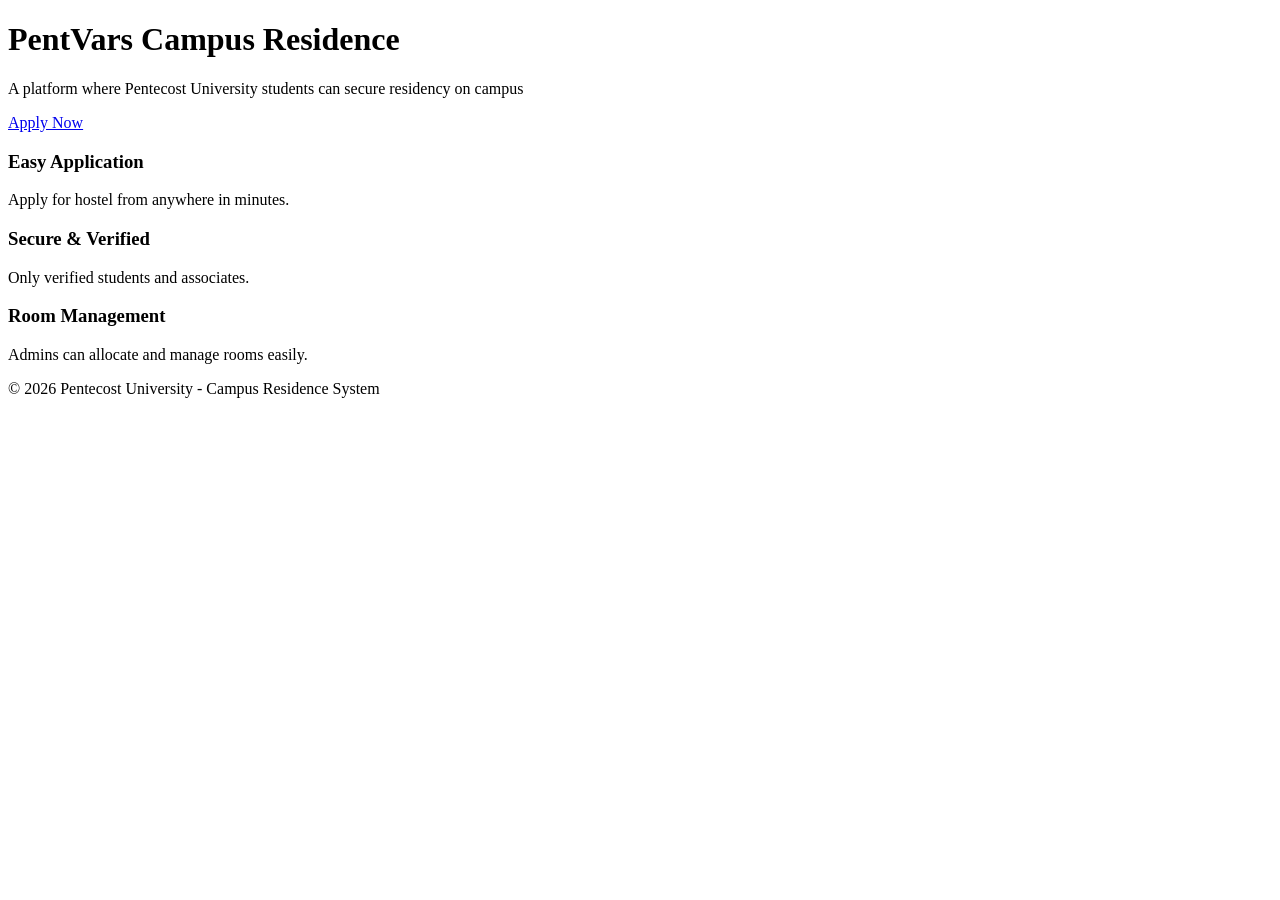
==== index.html @ a6c09e7c "Add initial HTML structure for campus residence site" ====
<!DOCTYPE html>
<html lang="en">
<head>
  <meta charset="UTF-8" />
  <meta name="viewport" content="width=device-width, initial-scale=1.0" />
  <title>PentVars Campus Residence</title>
  <link rel="stylesheet" href="style.css" />
</head>
<body>
  <header>
    <h1>PentVars Campus Residence</h1>
    <p>A platform where Pentecost University students can secure residency on campus</p>
    <a href="#" class="btn">Apply Now</a>
  </header>

  <section class="features">
    <div class="card">
      <h3>Easy Application</h3>
      <p>Apply for hostel from anywhere in minutes.</p>
    </div>
    <div class="card">
      <h3>Secure & Verified</h3>
      <p>Only verified students and associates.</p>
    </div>
    <div class="card">
      <h3>Room Management</h3>
      <p>Admins can allocate and manage rooms easily.</p>
    </div>
  </section>

  <footer>
    <p>© 2026 Pentecost University - Campus Residence System</p>
  </footer>
</body>
</html>
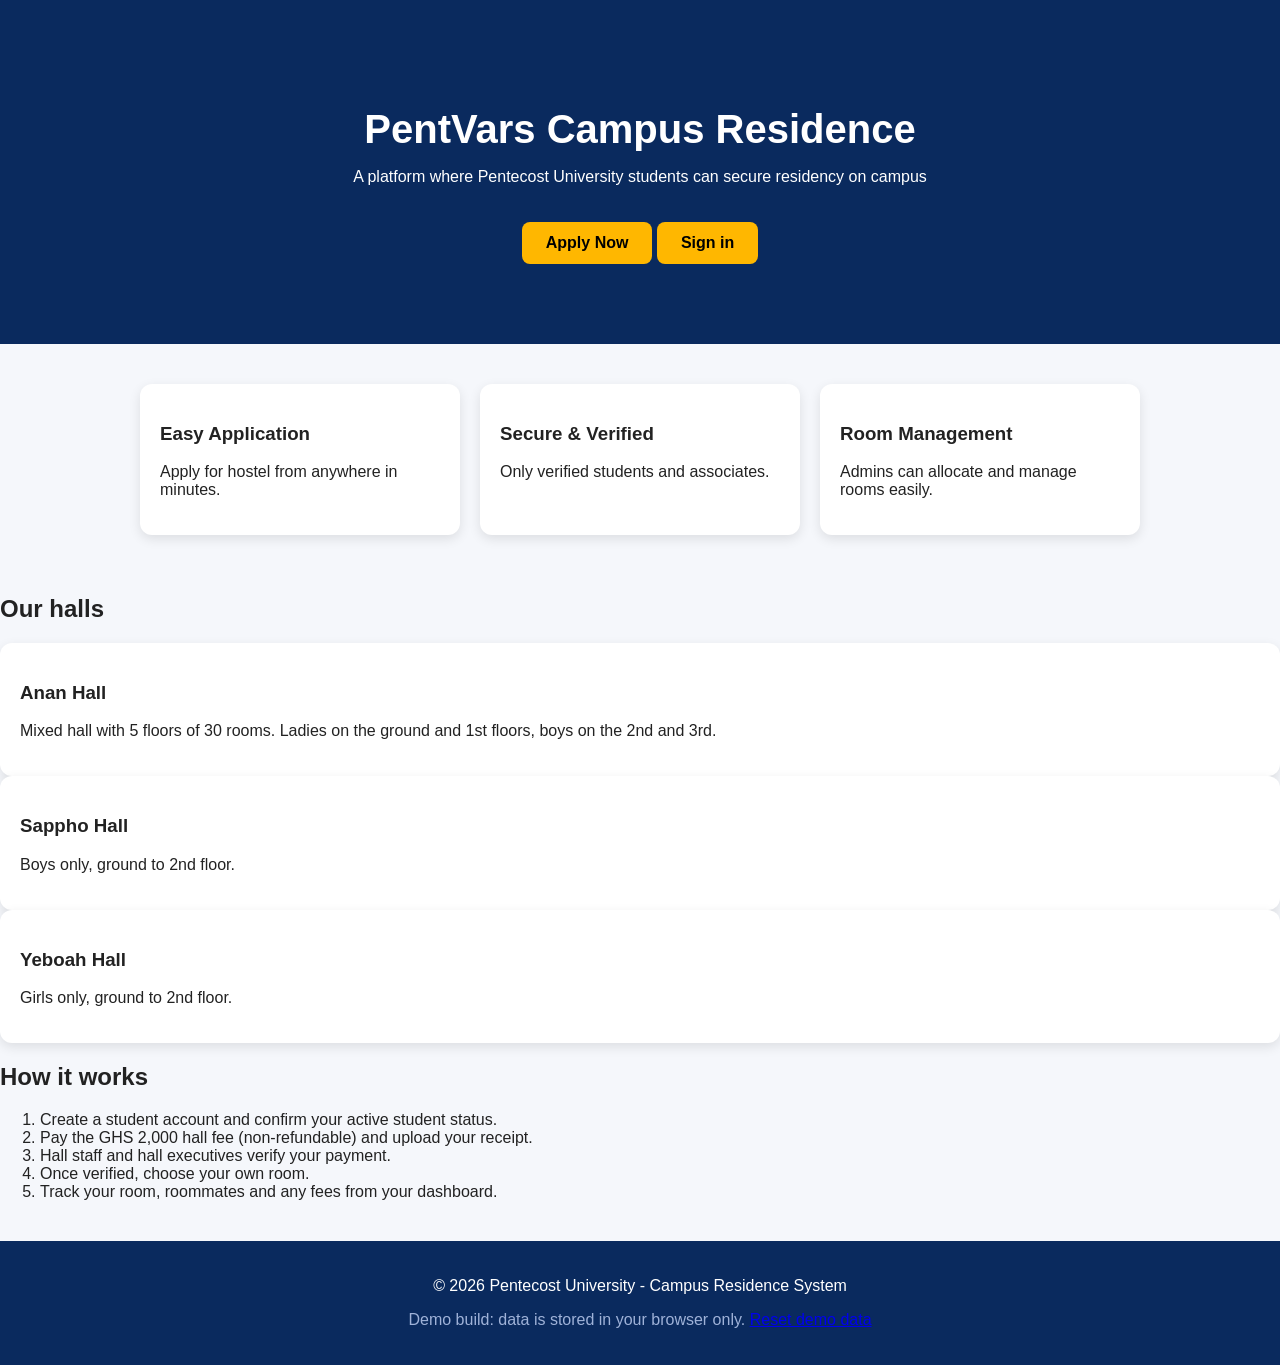
==== commit 984f7e9d: "Rename index to index.html" ====
--- a/index.html
+++ b/index.html
@@ -4,13 +4,19 @@
   <meta charset="UTF-8" />
   <meta name="viewport" content="width=device-width, initial-scale=1.0" />
   <title>PentVars Campus Residence</title>
+  <link rel="icon" href="data:image/svg+xml,%3Csvg xmlns=%27http://www.w3.org/2000/svg%27 viewBox=%270 0 32 32%27%3E%3Crect width=%2732%27 height=%2732%27 rx=%276%27 fill=%27%230a2a5e%27/%3E%3Ctext x=%2716%27 y=%2723%27 font-size=%2720%27 text-anchor=%27middle%27 fill=%27%23ffb700%27 font-family=%27sans-serif%27 font-weight=%27bold%27%3EP%3C/text%3E%3C/svg%3E" />
   <link rel="stylesheet" href="style.css" />
 </head>
 <body>
+  <nav class="topnav" id="nav" aria-label="Main"></nav>
+
   <header>
     <h1>PentVars Campus Residence</h1>
     <p>A platform where Pentecost University students can secure residency on campus</p>
-    <a href="#" class="btn">Apply Now</a>
+    <div class="hero-actions">
+      <a href="apply.html" class="btn">Apply Now</a>
+      <a href="login.html" class="btn outline">Sign in</a>
+    </div>
   </header>
 
   <section class="features">
@@ -19,7 +25,7 @@
       <p>Apply for hostel from anywhere in minutes.</p>
     </div>
     <div class="card">
-      <h3>Secure & Verified</h3>
+      <h3>Secure &amp; Verified</h3>
       <p>Only verified students and associates.</p>
     </div>
     <div class="card">
@@ -28,8 +34,38 @@
     </div>
   </section>
 
+  <h2 class="section-title">Our halls</h2>
+  <section class="halls">
+    <div class="card">
+      <h3>Anan Hall</h3>
+      <p>Mixed hall with 5 floors of 30 rooms. Ladies on the ground and 1st floors, boys on the 2nd and 3rd.</p>
+    </div>
+    <div class="card">
+      <h3>Sappho Hall</h3>
+      <p>Boys only, ground to 2nd floor.</p>
+    </div>
+    <div class="card">
+      <h3>Yeboah Hall</h3>
+      <p>Girls only, ground to 2nd floor.</p>
+    </div>
+  </section>
+
+  <section class="how">
+    <h2>How it works</h2>
+    <ol>
+      <li>Create a student account and confirm your active student status.</li>
+      <li>Pay the GHS 2,000 hall fee (non-refundable) and upload your receipt.</li>
+      <li>Hall staff and hall executives verify your payment.</li>
+      <li>Once verified, choose your own room.</li>
+      <li>Track your room, roommates and any fees from your dashboard.</li>
+    </ol>
+  </section>
+
   <footer>
     <p>© 2026 Pentecost University - Campus Residence System</p>
+    <p class="muted" style="color:#9fb2d8">Demo build: data is stored in your browser only.
+      <a href="#" id="resetDemo">Reset demo data</a></p>
   </footer>
+  <script src="js/app.js"></script>
 </body>
 </html>
--- a/style.css
+++ b/style.css
@@ -0,0 +1,7 @@
+body { margin:0; font-family: Segoe UI, sans-serif; background:#f5f7fb; color:#222; }
+header { background:#0a2a5e; color:white; text-align:center; padding:80px 20px; }
+header h1 { font-size:2.5rem; margin-bottom:10px; }
+.btn { display:inline-block; margin-top:20px; background:#ffb700; color:#000; padding:12px 24px; text-decoration:none; border-radius:8px; font-weight:bold; }
+.features { display:grid; grid-template-columns:repeat(auto-fit,minmax(250px,1fr)); gap:20px; padding:40px; max-width:1000px; margin:auto; }
+.card { background:white; padding:20px; border-radius:12px; box-shadow:0 4px 12px rgba(0,0,0,0.1); }
+footer { text-align:center; padding:20px; background:#0a2a5e; color:white; margin-top:40px; }
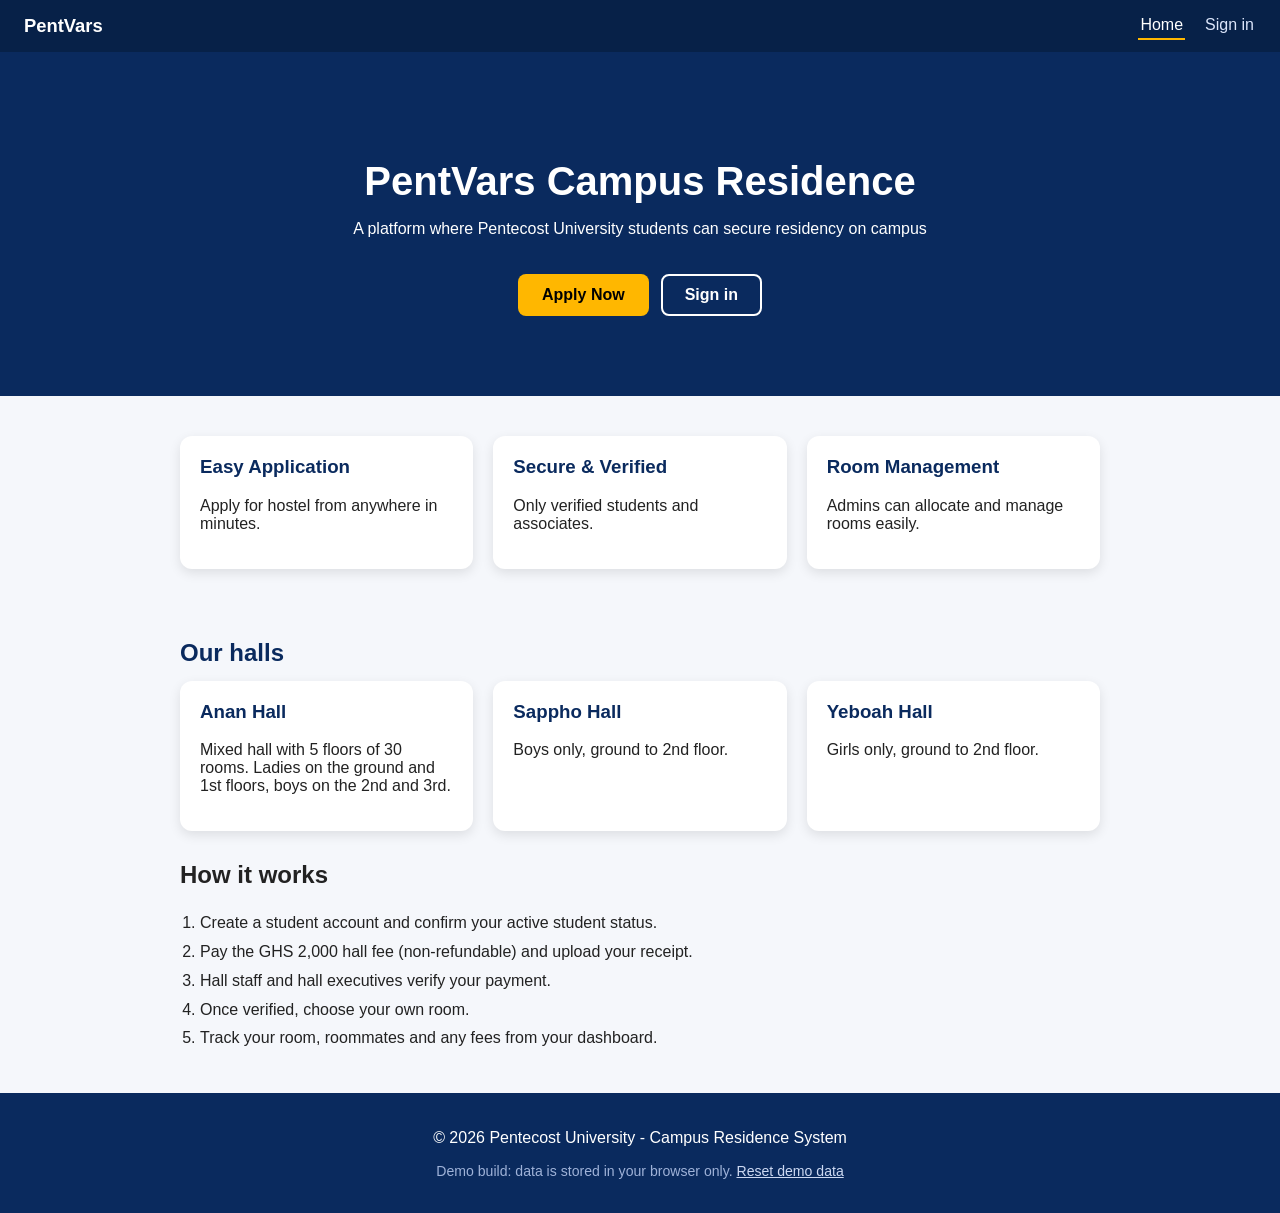
==== commit e19203bd: "Add files via upload" ====
--- a/index.html
+++ b/index.html
@@ -66,6 +66,6 @@
     <p class="muted" style="color:#9fb2d8">Demo build: data is stored in your browser only.
       <a href="#" id="resetDemo">Reset demo data</a></p>
   </footer>
-  <script src="js/app.js"></script>
+  <script src="app.js"></script>
 </body>
 </html>
--- a/style.css
+++ b/style.css
@@ -1,3 +1,4 @@
+/* ===== Original styles (kept as you wrote them) ===== */
 body { margin:0; font-family: Segoe UI, sans-serif; background:#f5f7fb; color:#222; }
 header { background:#0a2a5e; color:white; text-align:center; padding:80px 20px; }
 header h1 { font-size:2.5rem; margin-bottom:10px; }
@@ -5,3 +6,137 @@
 .features { display:grid; grid-template-columns:repeat(auto-fit,minmax(250px,1fr)); gap:20px; padding:40px; max-width:1000px; margin:auto; }
 .card { background:white; padding:20px; border-radius:12px; box-shadow:0 4px 12px rgba(0,0,0,0.1); }
 footer { text-align:center; padding:20px; background:#0a2a5e; color:white; margin-top:40px; }
+
+/* ===== Site-wide additions ===== */
+:root {
+  --navy: #0a2a5e;
+  --navy-2: #123a7c;
+  --gold: #ffb700;
+  --gold-2: #e0a000;
+  --muted: #667085;
+  --ok: #1d8a4e;
+  --bad: #c0392b;
+  --line: #dde3ef;
+}
+* { box-sizing: border-box; }
+a { color: var(--navy-2); }
+footer a { color: #cdd9f2; }
+
+/* Top navigation */
+.topnav { background: #072148; color: #fff; display: flex; justify-content: space-between; align-items: center;
+  padding: 12px 24px; flex-wrap: wrap; gap: 8px; }
+.topnav .brand { color: #fff; font-weight: 700; font-size: 1.15rem; text-decoration: none; }
+.nav-links { display: flex; gap: 6px 18px; align-items: center; flex-wrap: wrap; }
+.nav-links a { color: #dce6fb; text-decoration: none; padding: 4px 2px; border-bottom: 2px solid transparent; }
+.nav-links a:hover, .nav-links a.current { color: #fff; border-bottom-color: var(--gold); }
+.nav-links .who { color: var(--gold); font-size: .85rem; }
+
+/* Buttons (extend .btn) */
+button.btn { border: 0; cursor: pointer; font: inherit; font-weight: bold; margin-top: 0; }
+.btn:hover { background: var(--gold-2); }
+.btn.ghost { background: #e8edf7; color: var(--navy); }
+.btn.ghost:hover { background: #d8e0f1; }
+.btn.danger { background: #fde8e6; color: var(--bad); }
+.btn.small { padding: 6px 12px; font-size: .82rem; border-radius: 6px; }
+.btn[disabled] { opacity: .5; cursor: not-allowed; }
+.actions { display: flex; gap: 10px; flex-wrap: wrap; margin-top: 12px; }
+
+/* Page layout */
+.page-hero { background: linear-gradient(180deg, var(--navy-2), var(--navy)); color: #fff; text-align: center; padding: 36px 20px 56px; }
+.page-hero h1 { margin: 0 0 6px; font-size: 2rem; }
+.page-hero p { margin: 0; opacity: .85; }
+.container { max-width: 1000px; margin: -30px auto 40px; padding: 0 16px; }
+.container.narrow { max-width: 640px; }
+.stack > * + * { margin-top: 16px; }
+.card h2, .card h3 { margin-top: 0; color: var(--navy); }
+.grid2 { display: grid; grid-template-columns: repeat(auto-fit, minmax(260px, 1fr)); gap: 16px; }
+.muted { color: var(--muted); font-size: .88rem; }
+.error { color: var(--bad); font-weight: 600; margin: 8px 0 0; }
+
+/* Forms */
+label { display: block; font-weight: 600; font-size: .9rem; margin-bottom: 12px; }
+input[type=text], input[type=email], input[type=password], input[type=number], select, textarea, input[type=file] {
+  display: block; width: 100%; margin-top: 4px; padding: 10px; border: 1px solid #cdd5e6; border-radius: 8px;
+  font: inherit; background: #fff; }
+input:focus, select:focus, textarea:focus, button:focus-visible, a:focus-visible { outline: 3px solid var(--gold); outline-offset: 1px; }
+.check, .radio { display: flex; gap: 8px; align-items: flex-start; font-weight: 400; }
+.check input, .radio input { margin-top: 4px; }
+.form-grid { display: grid; grid-template-columns: repeat(2, 1fr); gap: 0 14px; }
+small { color: var(--muted); font-weight: 400; }
+
+/* Banners and pills */
+.banner { background: #fff6dd; border-left: 5px solid var(--gold); padding: 12px 14px; border-radius: 8px; margin-bottom: 14px; }
+.banner.ok { background: #e6f6ed; border-left-color: var(--ok); }
+.banner.bad { background: #fdecea; border-left-color: var(--bad); }
+.pill { display: inline-block; font-size: .75rem; font-weight: 700; padding: 3px 10px; border-radius: 999px; background: #eef0f6; color: var(--muted); }
+.pill.ok { background: #e6f6ed; color: var(--ok); }
+.pill.bad { background: #fdecea; color: var(--bad); }
+.pill.gold { background: #fff1cc; color: #7a5600; }
+
+/* Steps */
+.steps { display: flex; gap: 8px; list-style: none; padding: 0; margin: 0 0 16px; }
+.steps li { flex: 1; background: #fff; border-radius: 999px; padding: 8px 12px; font-size: .85rem; color: var(--muted);
+  display: flex; align-items: center; gap: 8px; box-shadow: 0 1px 3px rgba(0,0,0,.08); }
+.steps li span { width: 22px; height: 22px; border-radius: 50%; background: #dfe4ef; display: grid; place-items: center; font-size: .75rem; font-weight: 700; flex: none; }
+.steps li.active { color: var(--navy); font-weight: 600; }
+.steps li.active span { background: var(--gold); color: #3a2a00; }
+.steps li.done span { background: var(--ok); color: #fff; }
+
+/* Tables and tabs */
+.table-wrap { overflow-x: auto; }
+table { width: 100%; border-collapse: collapse; font-size: .9rem; }
+th, td { text-align: left; padding: 9px 10px; border-bottom: 1px solid var(--line); vertical-align: middle; }
+th { color: var(--muted); font-weight: 600; font-size: .8rem; text-transform: uppercase; letter-spacing: .03em; }
+.tabs { display: flex; gap: 6px; flex-wrap: wrap; margin-bottom: 14px; }
+.tabs button { border: 0; background: #e8edf7; color: var(--navy); padding: 9px 16px; border-radius: 999px; font: inherit; font-weight: 600; cursor: pointer; }
+.tabs button.active { background: var(--navy); color: #fff; }
+.list-row { display: flex; justify-content: space-between; gap: 12px; align-items: center; padding: 10px 0; border-bottom: 1px solid var(--line); flex-wrap: wrap; }
+.list-row:last-child { border-bottom: 0; }
+.stat { text-align: center; }
+.stat b { display: block; font-size: 1.9rem; color: var(--navy); }
+
+/* Room grid */
+.floor-tabs { display: flex; gap: 6px; flex-wrap: wrap; margin-bottom: 14px; }
+.floor-tabs button { border: 1px solid var(--line); background: #fff; padding: 7px 14px; border-radius: 8px; font: inherit; cursor: pointer; }
+.floor-tabs button.active { background: var(--navy); color: #fff; border-color: var(--navy); }
+.floor-tabs button[disabled] { opacity: .45; cursor: not-allowed; }
+.wings { display: grid; grid-template-columns: 1fr 1fr; gap: 20px; }
+.wing h4 { margin: 0 0 8px; color: var(--muted); font-size: .85rem; text-transform: uppercase; }
+.room-grid { display: grid; grid-template-columns: repeat(5, 1fr); gap: 6px; }
+.room { border: 2px solid var(--line); background: #fff; border-radius: 8px; padding: 8px 2px; font: inherit; font-size: .8rem; cursor: pointer; text-align: center; line-height: 1.25; }
+.room small { display: block; font-size: .68rem; }
+.room.free { border-color: #9fd6b5; background: #f1fbf5; }
+.room.part { border-color: #f1d18a; background: #fff9e8; }
+.room.full { background: #f0f1f4; color: #98a0b3; cursor: not-allowed; }
+.room.exec { box-shadow: inset 0 0 0 2px #c9d7f5; }
+.room.blocked { opacity: .45; cursor: not-allowed; }
+.room.picked { border-color: var(--navy); background: #dfe9ff; }
+.legend { display: flex; gap: 14px; flex-wrap: wrap; font-size: .8rem; color: var(--muted); margin: 10px 0; }
+.legend i { display: inline-block; width: 12px; height: 12px; border-radius: 3px; margin-right: 5px; vertical-align: -1px; border: 2px solid; }
+
+/* Toast */
+.toast { position: fixed; bottom: 20px; left: 50%; transform: translateX(-50%); background: var(--navy); color: #fff; padding: 11px 20px; border-radius: 10px; box-shadow: 0 6px 20px rgba(0,0,0,.25); z-index: 50; max-width: 90vw; }
+.toast.bad { background: var(--bad); }
+
+/* Home page extras */
+.hero-actions { display: flex; gap: 12px; justify-content: center; flex-wrap: wrap; }
+.hero-actions .btn { margin-top: 20px; }
+.btn.outline { background: transparent; color: #fff; border: 2px solid #fff; padding: 10px 22px; }
+.halls { max-width: 1000px; margin: 0 auto; padding: 0 40px; display: grid; grid-template-columns: repeat(auto-fit, minmax(250px, 1fr)); gap: 20px; }
+.how { max-width: 1000px; margin: 30px auto 0; padding: 0 40px; }
+.how ol { padding-left: 20px; line-height: 1.8; }
+.section-title { max-width: 1000px; margin: 30px auto 14px; padding: 0 40px; color: var(--navy); }
+
+@media (max-width: 600px) {
+  .form-grid { grid-template-columns: 1fr; }
+  .wings { grid-template-columns: 1fr; }
+  .steps li { font-size: .7rem; padding: 6px 8px; }
+  .features, .halls, .how, .section-title { padding-left: 16px; padding-right: 16px; }
+  header { padding: 50px 16px; }
+}
+
+/* Tabbed pages sit below the hero, and their content gets a card surface */
+.container > .tabs { margin-top: 44px; }
+.tab-body { background: #fff; border-radius: 12px; padding: 20px; box-shadow: 0 4px 12px rgba(0,0,0,.08); }
+.tab-body h3:first-child { margin-top: 0; }
+.tab-body .card { box-shadow: none; }
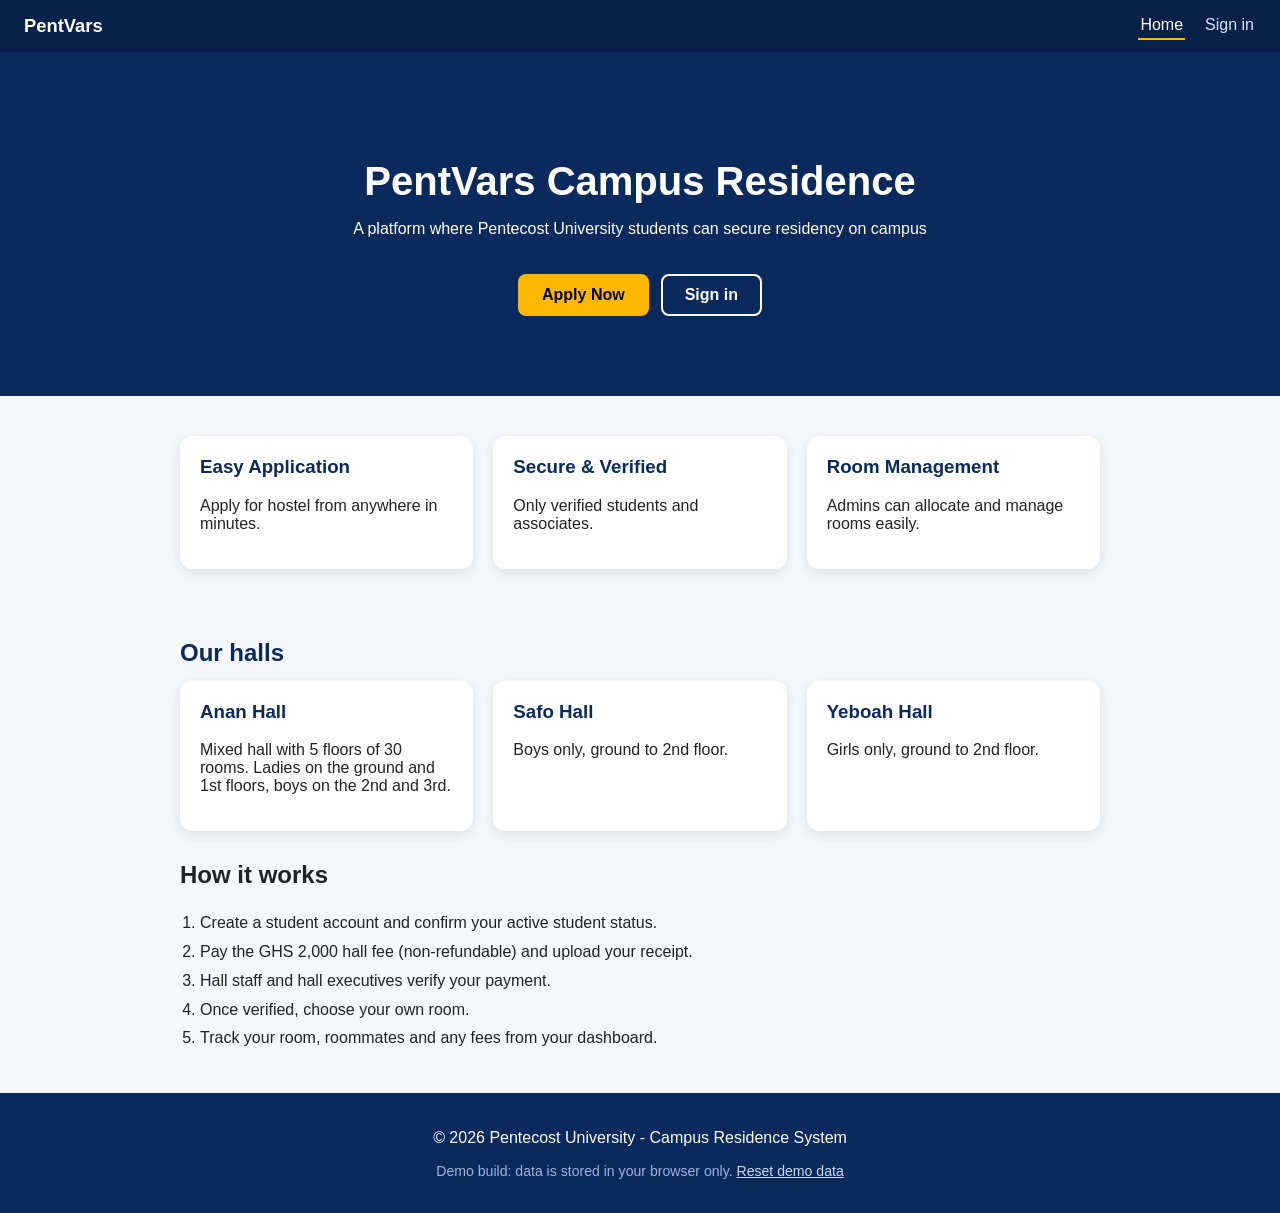
==== commit a13eaaf3: "Rename Sappho Hall to Safo Hall" ====
--- a/index.html
+++ b/index.html
@@ -41,7 +41,7 @@
       <p>Mixed hall with 5 floors of 30 rooms. Ladies on the ground and 1st floors, boys on the 2nd and 3rd.</p>
     </div>
     <div class="card">
-      <h3>Sappho Hall</h3>
+      <h3>Safo Hall</h3>
       <p>Boys only, ground to 2nd floor.</p>
     </div>
     <div class="card">
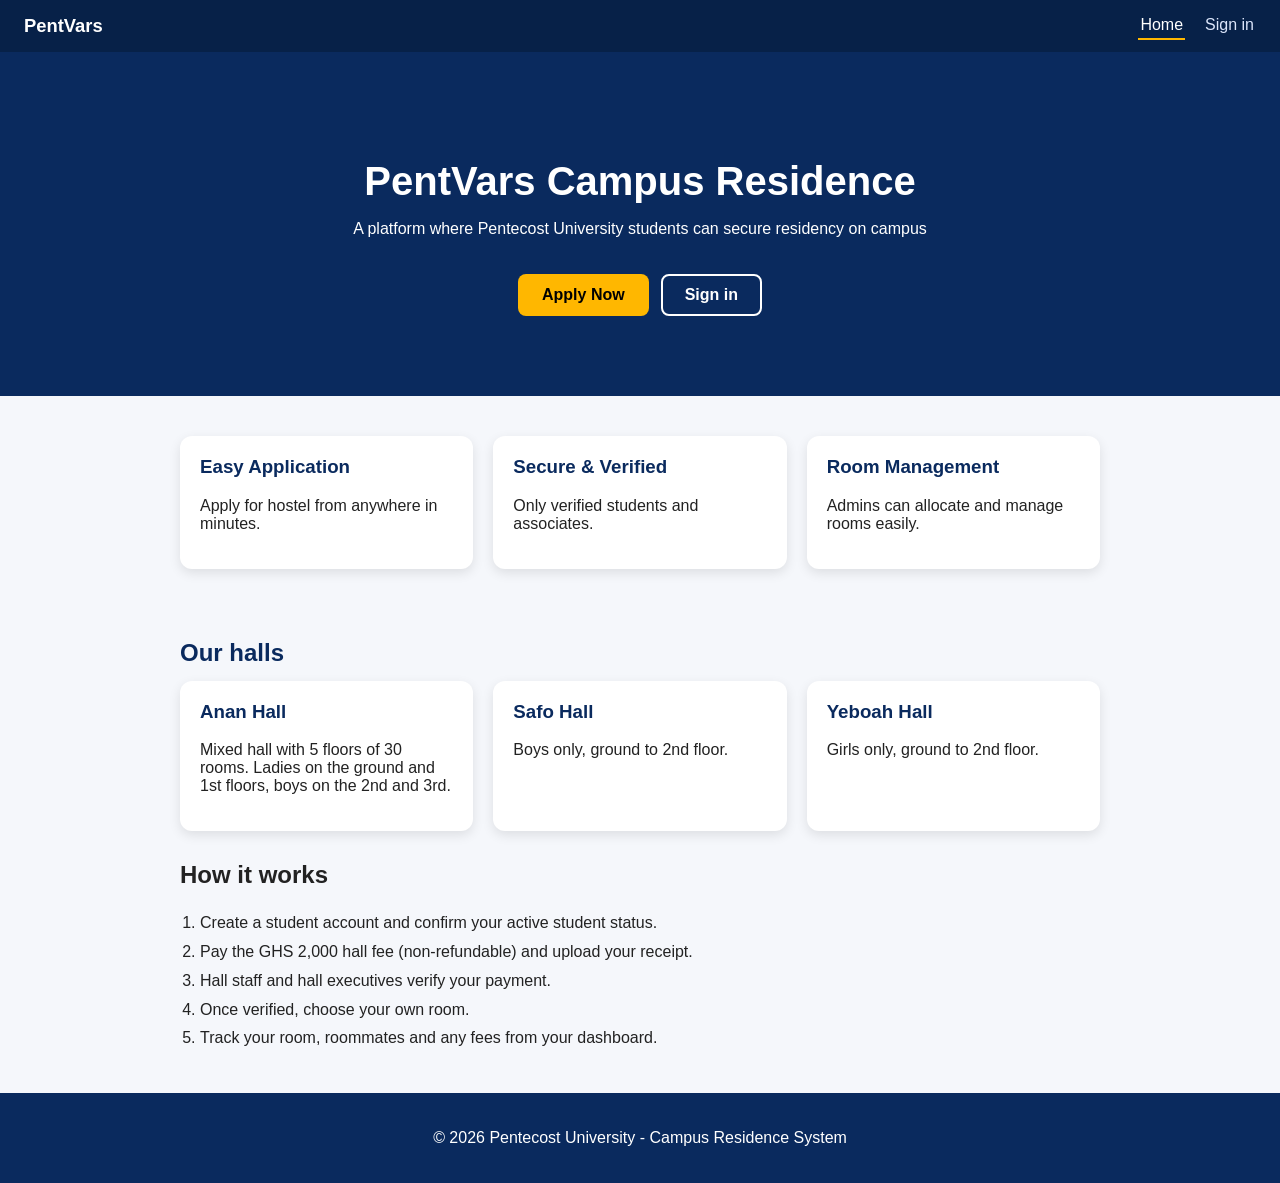
==== commit 947ad618: "Hide demo build message in footer" ====
--- a/index.html
+++ b/index.html
@@ -63,7 +63,7 @@
 
   <footer>
     <p>© 2026 Pentecost University - Campus Residence System</p>
-    <p class="muted" style="color:#9fb2d8">Demo build: data is stored in your browser only.
+    <p class="muted" style="display:none;color:#9fb2d8">Demo build: data is stored in your browser only.
       <a href="#" id="resetDemo">Reset demo data</a></p>
   </footer>
   <script src="app.js"></script>
